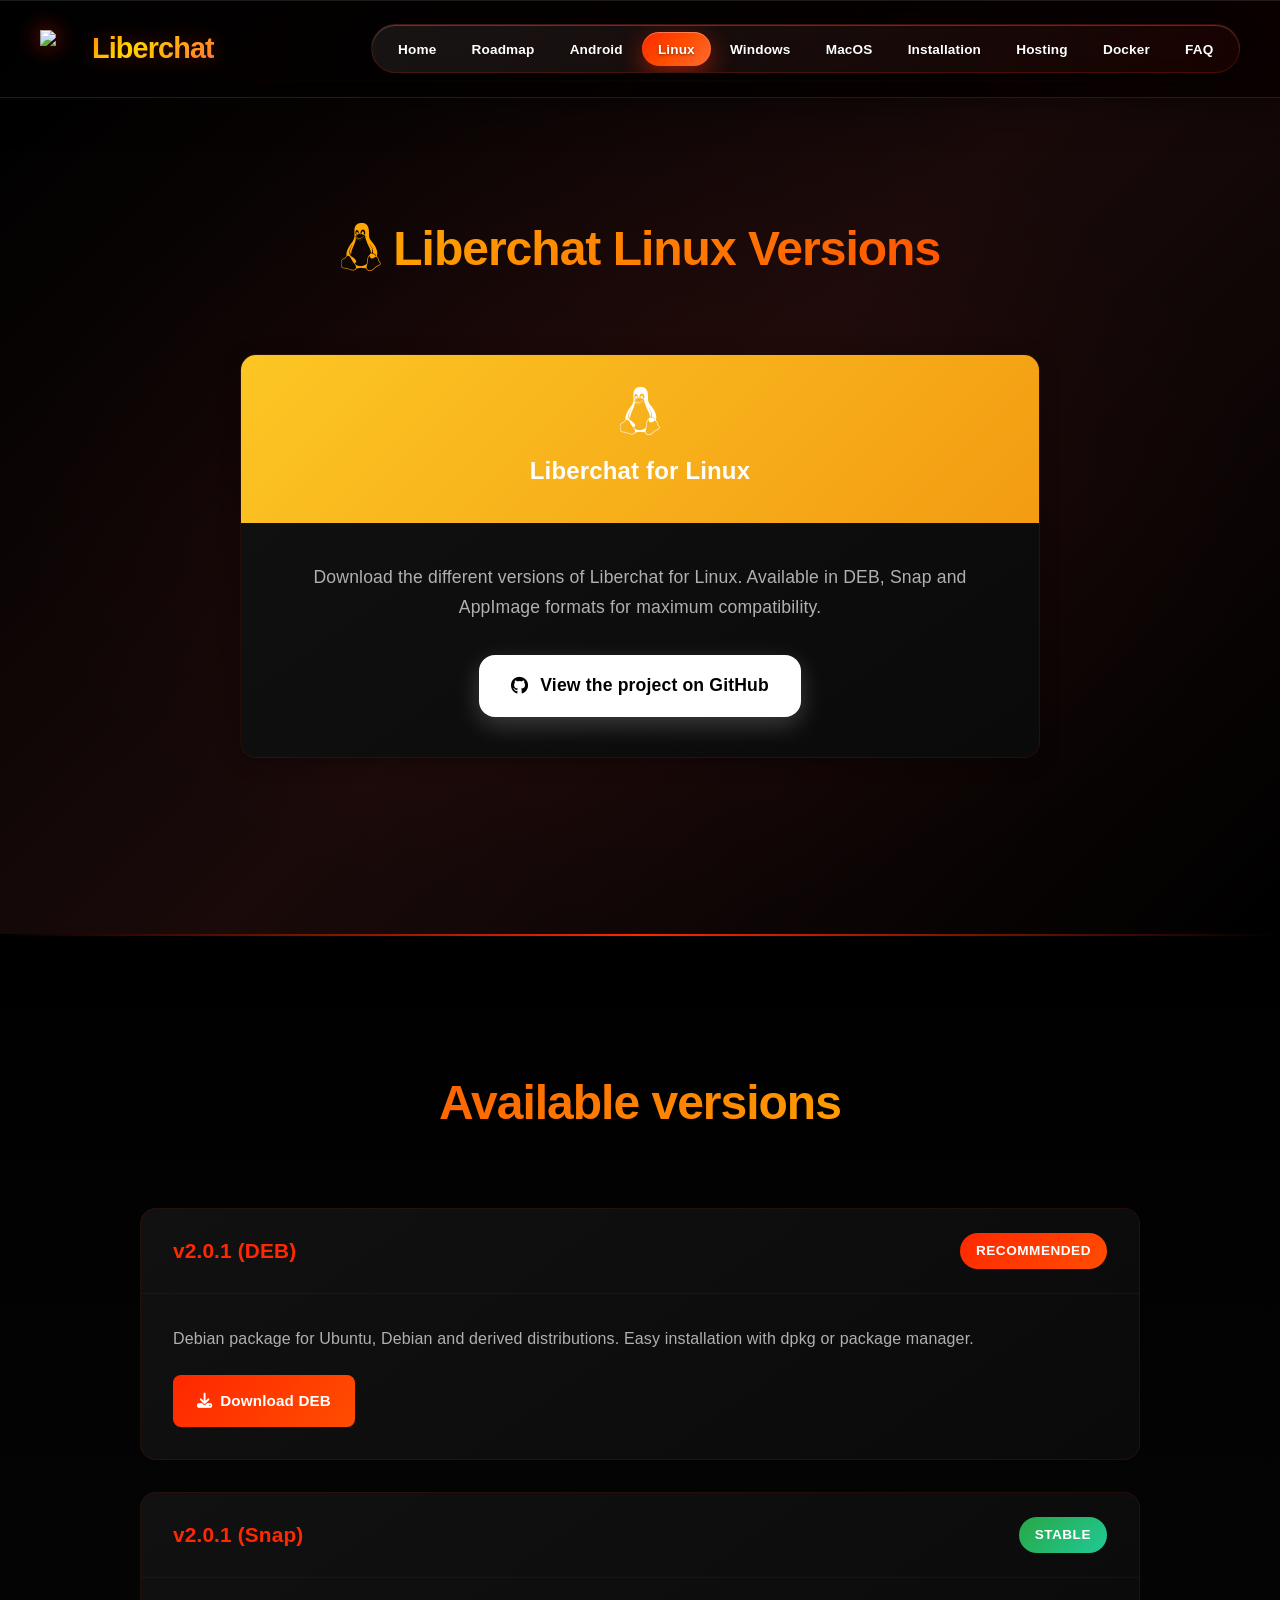
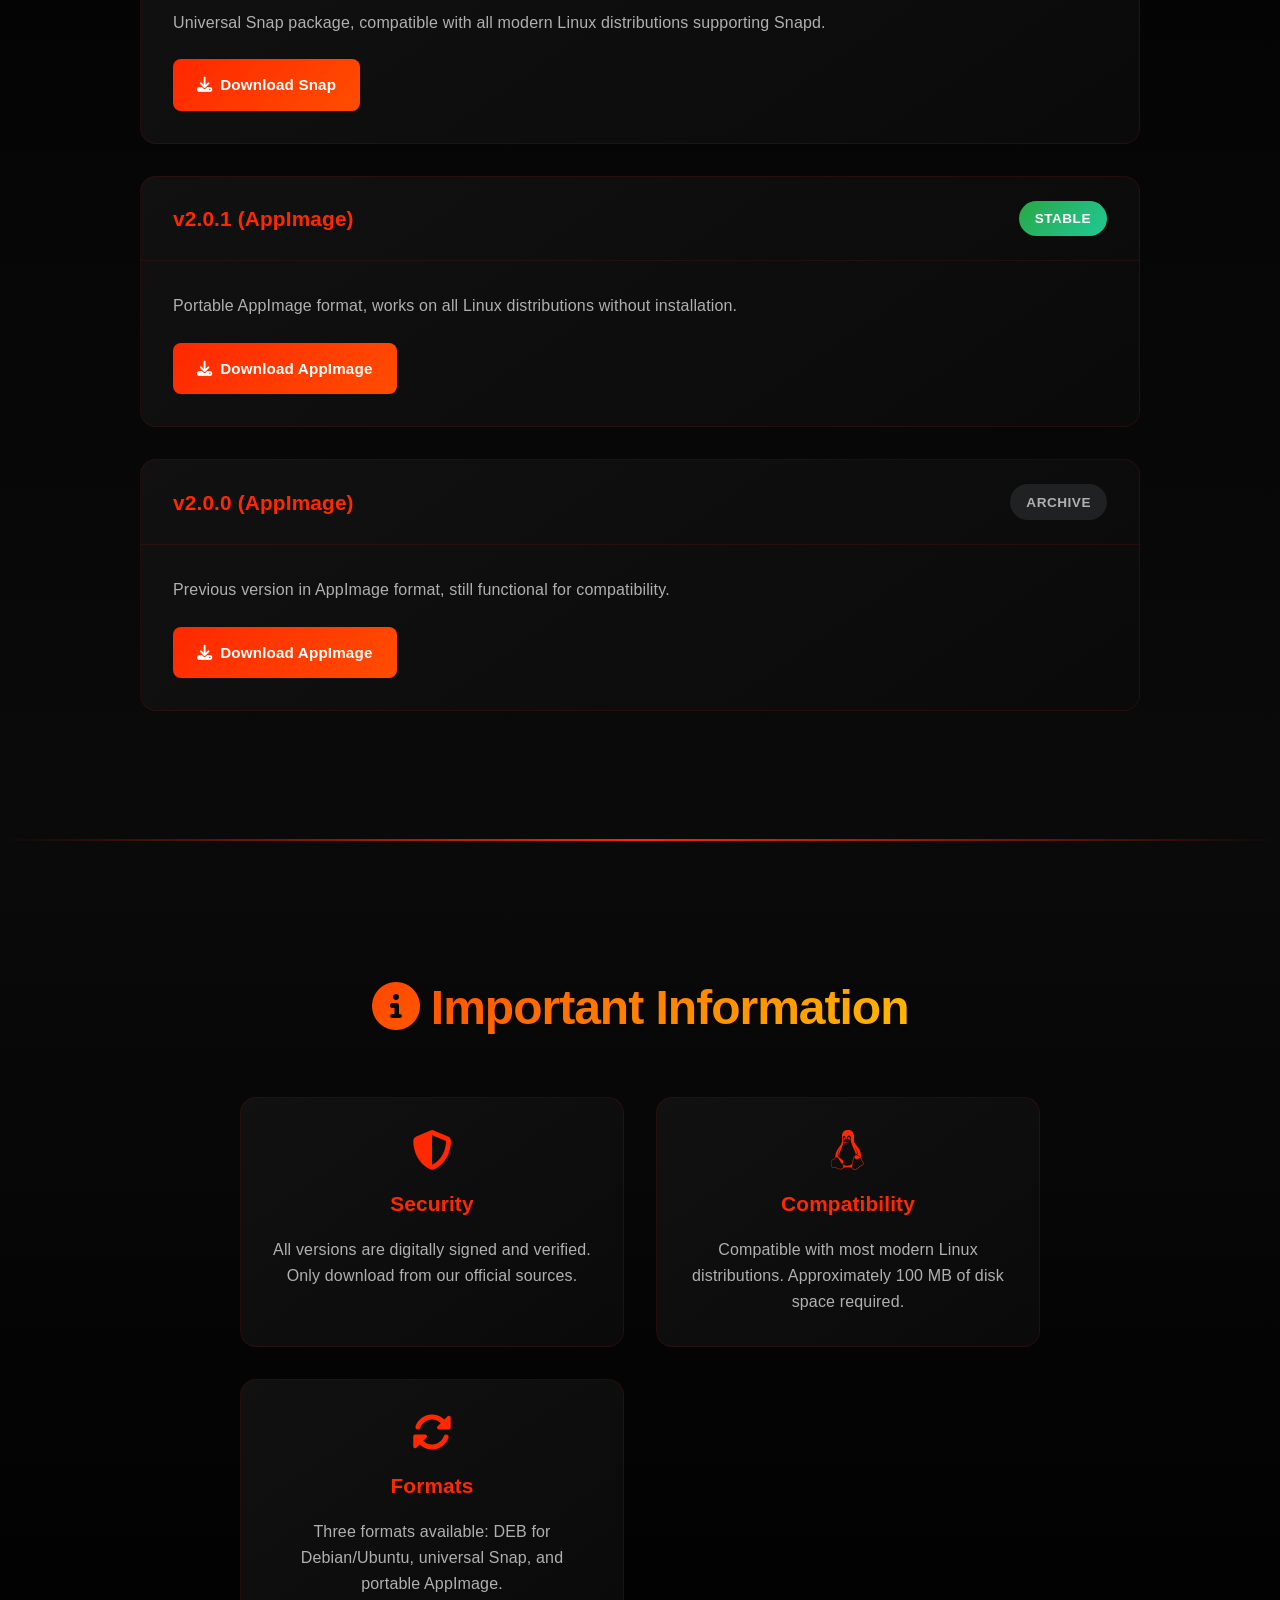
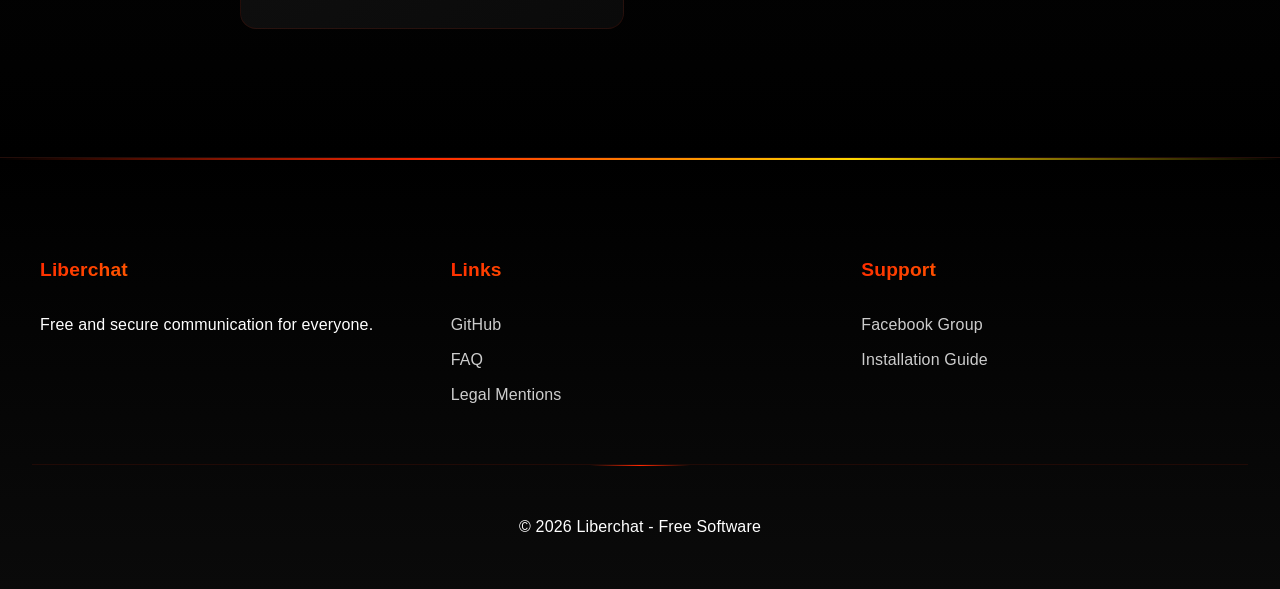
==== releases-linux.html @ cd747ea3 "chore: update fonts to Bunny CDN, add Docker config & Militant links" ====
<!DOCTYPE html>
<html lang="en">

<head>
    <meta charset="UTF-8">
    <meta name="viewport" content="width=device-width, initial-scale=1.0">
    <title>Linux Releases - Liberchat</title>
    <link rel="icon" type="image/png" href="assets/icon.png">
    <link rel="stylesheet" href="styles.css">
    <link rel="stylesheet" href="https://cdn.jsdelivr.net/npm/@fortawesome/fontawesome-free@6.4.0/css/all.min.css">
</head>

<body>
    <nav>
        <div class="nav-content">
            <div class="logo">
                <img src="assets/icon.png" alt="Liberchat Logo" class="logo-img">
                <span>Liberchat</span>
            </div>
            <button class="menu-toggle">
                <i class="fas fa-bars"></i>
            </button>
            <ul class="nav-links">
                <li><a href="./">Home</a></li>
                <li><a href="roadmap.html">Roadmap</a></li>
                <li><a href="releases.html">Android</a></li>
                <li><a href="releases-linux.html" class="active">Linux</a></li>
                <li><a href="releases-windows.html">Windows</a></li>
                <li><a href="releases-macos.html">MacOS</a></li>
                <li><a href="installation-apk.html">Installation</a></li>
                <li><a href="autohebergement.html">Hosting</a></li>
                <li><a href="docker.html">Docker</a></li>
                <li><a href="faq.html">FAQ</a></li>
            </ul>
        </div>
    </nav>

    <main style="padding-top: 80px;">
        <section class="download">
            <h2><i class="fab fa-linux"></i> Liberchat Linux Versions</h2>
            <div class="releases-container">
                <div class="linux-card">
                    <div class="card-header">
                        <i class="fab fa-linux"></i>
                        <h3>Liberchat for Linux</h3>
                    </div>
                    <div class="card-content">
                        <p>Download the different versions of Liberchat for Linux. Available in DEB, Snap and AppImage formats for maximum compatibility.</p>

                        <a href="https://github.com/Liberchat/Liberchat-Linux" class="doc-link" target="_blank">
                            <i class="fab fa-github"></i>
                            View the project on GitHub
                        </a>
                    </div>
                </div>
            </div>
        </section>

        <section class="features">
            <h2>Available versions</h2>
            <div class="releases-list">
                <div class="release-card">
                    <div class="release-header">
                        <h3>v2.0.1 (DEB)</h3>
                        <span class="version-badge latest">Recommended</span>
                    </div>
                    <div class="release-content">
                        <p>Debian package for Ubuntu, Debian and derived distributions. Easy installation with dpkg or package manager.</p>
                        <div class="release-actions">
                            <a href="https://github.com/Liberchat/Liberchat-Linux/releases/download/v2.0.1/Liberchat-2.0.1-linux.deb"
                                class="download-btn primary">
                                <i class="fas fa-download"></i>
                                Download DEB
                            </a>
                        </div>
                    </div>
                </div>

                <div class="release-card">
                    <div class="release-header">
                        <h3>v2.0.1 (Snap)</h3>
                        <span class="version-badge stable">Stable</span>
                    </div>
                    <div class="release-content">
                        <p>Universal Snap package, compatible with all modern Linux distributions supporting Snapd.</p>
                        <div class="release-actions">
                            <a href="https://github.com/Liberchat/Liberchat-Linux/releases/download/v2.0.1/Liberchat-2.0.1-linux.snap"
                                class="download-btn primary">
                                <i class="fas fa-download"></i>
                                Download Snap
                            </a>
                        </div>
                    </div>
                </div>

                <div class="release-card">
                    <div class="release-header">
                        <h3>v2.0.1 (AppImage)</h3>
                        <span class="version-badge stable">Stable</span>
                    </div>
                    <div class="release-content">
                        <p>Portable AppImage format, works on all Linux distributions without installation.</p>
                        <div class="release-actions">
                            <a href="https://github.com/Liberchat/Liberchat-Linux/releases/download/v2.0.1/Liberchat-2.0.1-linux.AppImage"
                                class="download-btn primary">
                                <i class="fas fa-download"></i>
                                Download AppImage
                            </a>
                        </div>
                    </div>
                </div>

                <div class="release-card">
                    <div class="release-header">
                        <h3>v2.0.0 (AppImage)</h3>
                        <span class="version-badge">Archive</span>
                    </div>
                    <div class="release-content">
                        <p>Previous version in AppImage format, still functional for compatibility.</p>
                        <div class="release-actions">
                            <a href="https://github.com/Liberchat/Liberchat-Linux/releases/download/V2.0.0/Liberchat-2.0.0-linux.AppImage"
                                class="download-btn primary">
                                <i class="fas fa-download"></i>
                                Download AppImage
                            </a>
                        </div>
                    </div>
                </div>
            </div>
        </section>

        <section class="about">
            <div class="about-content">
                <h2><i class="fas fa-info-circle"></i> Important Information</h2>
                <div class="info-grid">
                    <div class="info-card">
                        <i class="fas fa-shield-alt"></i>
                        <h3>Security</h3>
                        <p>All versions are digitally signed and verified. Only download from our official sources.</p>
                    </div>
                    <div class="info-card">
                        <i class="fab fa-linux"></i>
                        <h3>Compatibility</h3>
                        <p>Compatible with most modern Linux distributions. Approximately 100 MB of disk space required.</p>
                    </div>
                    <div class="info-card">
                        <i class="fas fa-sync-alt"></i>
                        <h3>Formats</h3>
                        <p>Three formats available: DEB for Debian/Ubuntu, universal Snap, and portable AppImage.</p>
                    </div>
                </div>
            </div>
        </section>
    </main>

    <footer>
        <div class="footer-content">
            <div class="footer-section">
                <h4>Liberchat</h4>
                <p>Free and secure communication for everyone.</p>
            </div>
            <div class="footer-section">
                <h4>Links</h4>
                <ul>
                    <li><a href="https://github.com/Liberchat">GitHub</a></li>
                    <li><a href="faq.html">FAQ</a></li>
                    <li><a href="privacy.html">Legal Mentions</a></li>
                </ul>
            </div>
            <div class="footer-section">
                <h4>Support</h4>
                <ul>
                    <li><a href="https://www.facebook.com/groups/1056100956078058">Facebook Group</a></li>
                    <li><a href="installation-apk.html">Installation Guide</a></li>
                </ul>
            </div>
        </div>
        <div class="footer-bottom">
            <p>&copy; <span class="current-year"></span> Liberchat - Free Software</p>
        </div>
    </footer>

    <style>
        .releases-container {
            max-width: 800px;
            margin: 0 auto;
        }

        .linux-card {
            background: var(--card-background);
            border: 1px solid var(--card-border);
            border-radius: var(--border-radius);
            overflow: hidden;
            box-shadow: var(--shadow-card);
            transition: var(--transition);
            margin-bottom: 3rem;
        }

        .linux-card:hover {
            transform: translateY(-5px);
            box-shadow: var(--shadow-primary);
        }

        .card-header {
            background: linear-gradient(135deg, #FCC624, #f39c12);
            color: white;
            padding: 2rem;
            text-align: center;
        }

        .card-header i {
            font-size: 3rem;
            margin-bottom: 1rem;
        }

        .card-header h3 {
            font-size: 1.5rem;
            margin: 0;
        }

        .card-content {
            padding: 2.5rem;
            text-align: center;
        }

        .card-content p {
            font-size: 1.1rem;
            margin-bottom: 2rem;
            color: var(--text-muted);
        }

        .doc-link {
            display: inline-flex;
            align-items: center;
            gap: 0.75rem;
            padding: 1rem 2rem;
            background: #ffffff;
            color: #000000;
            text-decoration: none;
            font-weight: 600;
            font-size: 1.1rem;
            border-radius: var(--border-radius);
            transition: var(--transition);
            box-shadow: 0 8px 25px rgba(255, 255, 255, 0.2);
        }

        .doc-link:hover {
            background: rgba(255, 255, 255, 0.9);
            transform: translateY(-2px);
            box-shadow: 0 12px 35px rgba(255, 255, 255, 0.3);
        }

        .releases-list {
            max-width: 1000px;
            margin: 0 auto;
            display: grid;
            gap: 2rem;
        }

        .release-card {
            background: var(--card-background);
            border: 1px solid var(--card-border);
            border-radius: var(--border-radius);
            overflow: hidden;
            transition: var(--transition);
        }

        .release-card:hover {
            transform: translateY(-3px);
            box-shadow: var(--shadow-card);
        }

        .release-header {
            display: flex;
            justify-content: space-between;
            align-items: center;
            padding: 1.5rem 2rem;
            border-bottom: 1px solid var(--card-border);
        }

        .release-header h3 {
            color: var(--primary-color);
            margin: 0;
            font-size: 1.3rem;
        }

        .version-badge {
            padding: 0.4rem 1rem;
            border-radius: 20px;
            font-size: 0.85rem;
            font-weight: 600;
            text-transform: uppercase;
            letter-spacing: 0.5px;
        }

        .version-badge.latest {
            background: linear-gradient(135deg, var(--primary-color), var(--hover-color));
            color: white;
        }

        .version-badge.stable {
            background: linear-gradient(135deg, #28a745, #20c997);
            color: white;
        }

        .version-badge {
            background: rgba(108, 117, 125, 0.2);
            color: var(--text-muted);
        }

        .release-content {
            padding: 2rem;
        }

        .release-content p {
            color: var(--text-muted);
            margin-bottom: 1.5rem;
            line-height: 1.6;
        }

        .release-actions {
            display: flex;
            gap: 1rem;
            flex-wrap: wrap;
        }

        .download-btn {
            display: inline-flex;
            align-items: center;
            gap: 0.5rem;
            padding: 0.8rem 1.5rem;
            border-radius: var(--border-radius-small);
            text-decoration: none;
            font-weight: 600;
            transition: var(--transition);
            font-size: 0.95rem;
        }

        .download-btn.primary {
            background: linear-gradient(135deg, var(--primary-color), var(--hover-color));
            color: white;
        }

        .download-btn:hover {
            transform: translateY(-2px);
            box-shadow: 0 8px 20px rgba(255, 40, 0, 0.3);
        }

        .info-grid {
            display: grid;
            grid-template-columns: repeat(auto-fit, minmax(300px, 1fr));
            gap: 2rem;
            margin-top: 2rem;
        }

        .info-card {
            background: var(--card-background);
            border: 1px solid var(--card-border);
            border-radius: var(--border-radius);
            padding: 2rem;
            text-align: center;
            transition: var(--transition);
        }

        .info-card:hover {
            transform: translateY(-3px);
            box-shadow: var(--shadow-card);
        }

        .info-card i {
            font-size: 2.5rem;
            color: var(--primary-color);
            margin-bottom: 1rem;
        }

        .info-card h3 {
            color: var(--primary-color);
            margin-bottom: 1rem;
            font-size: 1.3rem;
        }

        .info-card p {
            color: var(--text-muted);
            line-height: 1.6;
        }

        @media (max-width: 768px) {
            .releases-container {
                padding: 0 1rem;
            }

            .card-content {
                padding: 1.5rem;
            }

            .release-header {
                flex-direction: column;
                gap: 1rem;
                text-align: center;
            }

            .release-actions {
                flex-direction: column;
            }

            .download-btn {
                justify-content: center;
            }
        }
    </style>

    <script>
        document.addEventListener('DOMContentLoaded', () => {
            // Mise à jour de l'année
            const yearElements = document.querySelectorAll('.current-year');
            const currentYear = new Date().getFullYear();
            yearElements.forEach(el => {
                el.textContent = currentYear;
            });

            // Menu mobile
            const menuToggle = document.querySelector('.menu-toggle');
            const navLinks = document.querySelector('.nav-links');

            if (menuToggle && navLinks) {
                menuToggle.addEventListener('click', () => {
                    navLinks.classList.toggle('active');
                    menuToggle.classList.toggle('active');
                });
            }
        });
    </script>
</body>

</html>
---- styles.css ----
:root {
    --primary-color: #ff2800;
    --primary-light: #ff4d33;
    --primary-dark: #cc1f00;
    --secondary-color: #0a0a0a;
    --accent-color: #ffd700;
    --accent-light: #ffe033;
    --text-color: #ffffff;
    --text-muted: #b0b0b0;
    --background-color: #000000;
    --background-gradient: linear-gradient(135deg, #000000 0%, #1a0a0a 50%, #000000 100%);
    --card-background: linear-gradient(145deg, #111111, #0a0a0a);
    --card-border: rgba(255, 40, 0, 0.1);
    --hover-color: #ff4d00;
    --shadow-primary: 0 8px 32px rgba(255, 40, 0, 0.15);
    --shadow-card: 0 4px 20px rgba(0, 0, 0, 0.3);
    --border-radius: 16px;
    --border-radius-small: 8px;
    --transition: all 0.3s cubic-bezier(0.4, 0, 0.2, 1);
}

* {
    margin: 0;
    padding: 0;
    box-sizing: border-box;
    font-family: 'Inter', -apple-system, BlinkMacSystemFont, 'Segoe UI', Roboto, Oxygen, Ubuntu, Cantarell, sans-serif;
}

/* Animation du menu hamburger */
.menu-toggle {
    position: relative;
    transition: var(--transition);
}

.menu-toggle.active {
    transform: rotate(90deg);
}

.menu-toggle i {
    transition: var(--transition);
}

.menu-toggle.active i::before {
    content: '\f00d';
}

/* Animation de chargement */
body:not(.loaded) {
    /* overflow: hidden; - Supprimé pour permettre le scroll */
}

body:not(.loaded) .hero-content {
    opacity: 0;
    transform: translateY(50px);
}

body.loaded .hero-content {
    opacity: 1;
    transform: translateY(0);
    transition: opacity 1s ease, transform 1s ease;
}

/* Navbar avec transition fluide */
nav {
    transition: transform 0.3s ease, background-color 0.3s ease;
}

body {
    background: var(--background-gradient);
    color: var(--text-color);
    line-height: 1.7;
    padding-top: 0;
    font-weight: 400;
    letter-spacing: 0.01em;
    overflow-x: hidden;
}

/* Navigation */
nav {
    position: fixed;
    top: 0;
    left: 0;
    width: 100%;
    z-index: 1000;
    background:
        linear-gradient(135deg, rgba(0, 0, 0, 0.95) 0%, rgba(10, 0, 0, 0.9) 100%),
        radial-gradient(circle at 20% 50%, rgba(255, 40, 0, 0.1) 0%, transparent 50%);
    backdrop-filter: blur(30px) saturate(180%);
    border-bottom: 1px solid rgba(255, 40, 0, 0.3);
    transition: var(--transition);
    box-shadow:
        0 8px 40px rgba(0, 0, 0, 0.4),
        inset 0 1px 0 rgba(255, 255, 255, 0.1);
}

nav.scrolled {
    background:
        linear-gradient(135deg, rgba(0, 0, 0, 0.98) 0%, rgba(15, 0, 0, 0.95) 100%),
        radial-gradient(circle at 30% 50%, rgba(255, 40, 0, 0.15) 0%, transparent 60%);
    box-shadow:
        0 12px 60px rgba(255, 40, 0, 0.25),
        0 4px 20px rgba(0, 0, 0, 0.5),
        inset 0 1px 0 rgba(255, 255, 255, 0.15);
    border-bottom: 2px solid rgba(255, 40, 0, 0.6);
}

.nav-content {
    max-width: 1400px;
    margin: 0 auto;
    display: flex;
    justify-content: space-between;
    align-items: center;
    padding: 1.5rem 2.5rem;
    transition: var(--transition);
    gap: 4rem;
    position: relative;
}

.nav-content::before {
    content: '';
    position: absolute;
    top: 0;
    left: 0;
    width: 100%;
    height: 100%;
    background:
        radial-gradient(circle at 10% 20%, rgba(255, 40, 0, 0.05) 0%, transparent 50%),
        radial-gradient(circle at 90% 80%, rgba(255, 215, 0, 0.03) 0%, transparent 50%);
    pointer-events: none;
    opacity: 0;
    transition: opacity 0.5s ease;
}

nav:hover .nav-content::before {
    opacity: 1;
}

.nav-content::after {
    content: '';
    position: absolute;
    bottom: -1px;
    left: 50%;
    transform: translateX(-50%);
    width: 0;
    height: 2px;
    background: linear-gradient(90deg, transparent, var(--primary-color), var(--accent-color), transparent);
    transition: width 0.6s cubic-bezier(0.4, 0, 0.2, 1);
}

nav.scrolled .nav-content::after {
    width: 90%;
}

nav.scrolled .nav-content {
    padding: 0 1rem;
}

.logo {
    display: flex;
    align-items: center;
    gap: 1rem;
    font-size: 1.8rem;
    font-weight: 900;
    background: linear-gradient(135deg, var(--primary-color) 0%, var(--accent-color) 50%, #ff6b35 100%);
    -webkit-background-clip: text;
    background-clip: text;
    -webkit-text-fill-color: transparent;
    text-decoration: none;
    transition: var(--transition);
    letter-spacing: -0.03em;
    position: relative;
    filter: drop-shadow(0 0 10px rgba(255, 40, 0, 0.3));
}

.logo::before {
    content: '';
    position: absolute;
    top: -5px;
    left: -5px;
    right: -5px;
    bottom: -5px;
    background: linear-gradient(45deg, var(--primary-color), var(--accent-color));
    border-radius: 12px;
    opacity: 0;
    z-index: -1;
    transition: opacity 0.3s ease;
    filter: blur(8px);
}

.logo:hover::before {
    opacity: 0.2;
}

.logo::after {
    content: '';
    position: absolute;
    bottom: -3px;
    left: 0;
    width: 0;
    height: 3px;
    background: linear-gradient(90deg, var(--primary-color), var(--accent-color));
    border-radius: 2px;
    transition: width 0.4s cubic-bezier(0.4, 0, 0.2, 1);
}

.logo:hover::after {
    width: 100%;
}

.logo:hover {
    transform: scale(1.05);
}

.logo-img {
    width: 36px;
    height: 36px;
    filter: drop-shadow(0 0 12px rgba(255, 40, 0, 0.4));
    transition: var(--transition);
}

.logo:hover .logo-img {
    filter: drop-shadow(0 0 16px rgba(255, 40, 0, 0.6));
    transform: scale(1.05);
}

.nav-links {
    display: flex;
    gap: 0.2rem; /* Reduced from 0.3rem */
    margin: 0;
    padding: 0;
    list-style: none;
    background:
        linear-gradient(135deg, rgba(255, 255, 255, 0.08) 0%, rgba(255, 40, 0, 0.05) 100%);
    border-radius: 60px;
    padding: 0.6rem; /* Reduced from 0.8rem */
    backdrop-filter: blur(15px) saturate(150%);
    border: 1px solid rgba(255, 40, 0, 0.2);
    box-shadow:
        0 8px 32px rgba(0, 0, 0, 0.3),
        inset 0 1px 0 rgba(255, 255, 255, 0.2);
    position: relative;
    overflow: hidden;
}

.nav-links::before {
    content: '';
    position: absolute;
    top: 0;
    left: -100%;
    width: 100%;
    height: 100%;
    background: linear-gradient(90deg, transparent, rgba(255, 255, 255, 0.1), transparent);
    transition: left 2s ease;
}

.nav-links:hover::before {
    left: 100%;
}

.nav-links a {
    color: var(--text-color);
    text-decoration: none;
    transition: all 0.4s cubic-bezier(0.4, 0, 0.2, 1);
    padding: 0.6rem 1rem; /* Significantly reduced padding */
    border-radius: 30px;
    position: relative;
    font-weight: 600;
    font-size: 0.85rem; /* Reduced from 0.95rem */
    letter-spacing: 0.01em;
    background: transparent;
    overflow: hidden;
    text-shadow: 0 1px 2px rgba(0, 0, 0, 0.3);
}

.nav-links a::before {
    content: '';
    position: absolute;
    top: 0;
    left: 0;
    width: 100%;
    height: 100%;
    background: linear-gradient(135deg, rgba(255, 40, 0, 0.1) 0%, rgba(255, 215, 0, 0.05) 100%);
    opacity: 0;
    transition: opacity 0.3s ease;
    border-radius: 30px;
}

.nav-links a::after {
    content: '';
    position: absolute;
    top: 50%;
    left: 50%;
    width: 0;
    height: 0;
    background: radial-gradient(circle, rgba(255, 40, 0, 0.3) 0%, transparent 70%);
    transform: translate(-50%, -50%);
    transition: all 0.4s ease;
    border-radius: 50%;
}

.nav-links a:hover::before {
    opacity: 1;
}

.nav-links a:hover::after {
    width: 100px;
    height: 100px;
}

.nav-links a:hover {
    color: #ffffff;
    transform: translateY(-3px) scale(1.05);
    box-shadow:
        0 12px 30px rgba(255, 40, 0, 0.4),
        0 4px 15px rgba(0, 0, 0, 0.3);
    text-shadow: 0 2px 8px rgba(255, 40, 0, 0.5);
}

.nav-links a.active {
    color: #ffffff;
    background: linear-gradient(135deg, var(--primary-color) 0%, var(--hover-color) 50%, #ff6b35 100%);
    box-shadow:
        0 8px 25px rgba(255, 40, 0, 0.5),
        inset 0 1px 0 rgba(255, 255, 255, 0.3);
    text-shadow: 0 1px 3px rgba(0, 0, 0, 0.5);
    transform: translateY(-1px);
}

.nav-links a.active::after {
    display: none;
}

/* Reverting dropdown changes as per user request */


/* Menu burger pour mobile */
.menu-toggle {
    display: none;
    cursor: pointer;
    z-index: 1001;
}

/* CTA Buttons Alignement */
.cta-buttons {
    display: flex;
    gap: 1.5rem;
    justify-content: center;
    align-items: center;
    flex-wrap: wrap;
    margin: 2rem auto;
    max-width: 800px;
    padding: 0 1rem;
}

.cta-primary,
.cta-secondary {
    padding: 0.8rem 2rem;
    border-radius: 8px;
    text-decoration: none;
    font-weight: 600;
    font-size: 1.1rem;
    transition: all 0.3s ease;
    text-align: center;
    white-space: nowrap;
    box-shadow: 0 4px 15px rgba(0, 0, 0, 0.2);
}

.cta-primary {
    background: linear-gradient(135deg, var(--primary-color), var(--hover-color));
    color: var(--text-color);
    border: none;
    box-shadow: var(--shadow-primary);
}

.cta-primary::before {
    content: '';
    position: absolute;
    top: 0;
    left: -100%;
    width: 100%;
    height: 100%;
    background: linear-gradient(90deg, transparent, rgba(255, 255, 255, 0.2), transparent);
    transition: left 0.5s;
}

.cta-primary:hover::before {
    left: 100%;
}

.cta-primary:hover {
    transform: translateY(-3px) scale(1.02);
    box-shadow: 0 12px 40px rgba(255, 40, 0, 0.4);
}

.cta-secondary {
    background: rgba(255, 40, 0, 0.05);
    color: var(--text-color);
    border: 2px solid var(--primary-color);
    backdrop-filter: blur(10px);
}

.cta-secondary:hover {
    background: rgba(255, 40, 0, 0.15);
    transform: translateY(-3px) scale(1.02);
    box-shadow: 0 12px 30px rgba(255, 40, 0, 0.25);
    border-color: var(--primary-light);
}

/* Responsive Design */
@media (max-width: 768px) {
    nav {
        background: rgba(0, 0, 0, 0.95);
        backdrop-filter: blur(20px);
    }

    .nav-content {
        padding: 0.8rem 1rem;
        gap: 0;
        background: none;
        justify-content: space-between;
        align-items: center;
        flex-direction: row;
    }

    .nav-content::before,
    .nav-content::after {
        display: none;
    }

    .menu-toggle {
        display: block;
        background: var(--primary-color);
        border: none;
        color: white;
        padding: 0.6rem;
        border-radius: 6px;
        font-size: 1rem;
    }

    .logo {
        font-size: 1.2rem;
        filter: none;
    }

    .logo::before,
    .logo::after {
        display: none;
    }

    .nav-links {
        display: none;
        position: absolute;
        top: 100%;
        left: 0;
        right: 0;
        background: rgba(0, 0, 0, 0.95);
        backdrop-filter: blur(20px);
        padding: 0.8rem;
        border-top: 1px solid var(--primary-color);
        flex-direction: column;
        gap: 0.3rem;
        border-radius: 0;
        box-shadow: none;
    }

    .nav-links::before {
        display: none;
    }

    .nav-links.active {
        display: flex;
    }

    .nav-links li {
        width: 100%;
    }

    .nav-links a {
        padding: 0.8rem;
        background: rgba(255, 40, 0, 0.1);
        border: 1px solid var(--primary-color);
        border-radius: 6px;
        text-align: center;
        color: white;
        display: block;
        width: 100%;
        font-size: 0.9rem;
    }

    .nav-links a::before,
    .nav-links a::after {
        display: none;
    }

    .nav-links a:hover {
        background: var(--primary-color);
        transform: none;
        box-shadow: none;
    }

    .nav-links a.active {
        background: var(--primary-color);
        transform: none;
        box-shadow: none;
    }

    .cta-buttons {
        flex-direction: column;
        padding: 0 1rem;
    }

    .cta-primary,
    .cta-secondary,
    .cta-open-webapp {
        width: 100%;
        margin: 0.5rem 0;
        min-width: auto;
    }

    /* Styles mobile pour le hero */
    .hero {
        padding: 4rem 1rem;
        min-height: auto;
        text-align: center;
    }

    .hero-content {
        padding: 1rem;
    }

    .hero h1 {
        font-size: 2.5rem;
    }

    .hero .tagline {
        font-size: 1.2rem;
        margin-bottom: 2rem;
    }

    .cta-buttons {
        flex-direction: column;
        align-items: stretch;
        gap: 1rem;
    }

    /* Styles mobile pour les features */
    .features {
        padding: 3rem 1rem;
    }

    .features h2 {
        font-size: 2rem;
        margin-bottom: 2rem;
    }

    .feature-grid {
        grid-template-columns: 1fr;
    }

    .feature-card {
        margin-bottom: 1rem;
    }

    /* Styles mobile pour le téléchargement */
    .download {
        padding: 3rem 1rem;
    }

    .download h2 {
        font-size: 2rem;
        margin-bottom: 2rem;
    }

    .download-options {
        padding: 0 1rem;
        grid-template-columns: 1fr;
        gap: 1.5rem;
    }

    .download-card {
        margin-bottom: 1.5rem;
        padding: 1.5rem;
    }

    .download-buttons {
        flex-direction: column;
    }

    /* Styles mobile pour la section À propos */
    .about {
        padding: 3rem 1rem;
    }

    .about h2 {
        font-size: 2rem;
    }

    /* Styles mobile pour le footer */
    .footer-content {
        grid-template-columns: 1fr;
        text-align: center;
        gap: 2rem;
        padding: 2rem 1rem;
    }

    .footer-section {
        margin-bottom: 1.5rem;
        padding: 0 1rem;
    }

    .legal-links,
    .community-link {
        justify-content: center;
    }

    .footer-bottom {
        padding: 1rem;
        text-align: center;
    }
}

@media screen and (max-width: 1200px) {
    .roadmap-container {
        max-width: 98vw;
        padding: 1.2rem;
    }
}

@media screen and (max-width: 900px) {
    .roadmap-container {
        max-width: 100vw;
        padding: 0.7rem;
    }

    .timeline {
        padding-top: 1rem;
    }

    .timeline-item {
        width: 100%;
        padding: 0.7rem 0.5rem;
    }

    .content {
        padding: 1rem 0.7rem;
    }
}

@media screen and (max-width: 600px) {

    html,
    body {
        font-size: 14px;
        margin: 0;
        padding: 0;
        width: 100vw;
        overflow-x: hidden;
    }

    nav {
        position: relative;
        top: unset;
        left: unset;
        width: 100%;
        z-index: 1000;
        background: var(--background-color, #fff);
        box-shadow: 0 2px 8px rgba(0, 0, 0, 0.07);
    }

    body {
        padding-top: 0;
    }

    .nav-content {
        flex-direction: column;
        align-items: center;
        justify-content: center;
        padding: 0.5rem 0.2rem;
    }

    .logo {
        display: flex;
        flex-direction: column;
        align-items: center;
        justify-content: center;
        width: 100%;
        margin-bottom: 0.5rem;
    }

    .logo-img {
        width: 48px;
        height: 48px;
        margin: 0 auto 0.2rem auto;
        display: block;
    }

    .logo span {
        font-size: 1.1rem;
        font-weight: bold;
        text-align: center;
        display: block;
        margin: 0 auto;
    }

    .nav-links {
        flex-direction: column;
        width: 100%;
        gap: 0.2rem;
        align-items: flex-start;
        padding-left: 0;
    }

    .nav-links li {
        width: 100%;
        text-align: left;
    }

    .roadmap-container,
    .releases-container {
        max-width: 100vw;
        margin: 70px 0 0 0;
        padding: 0.5rem 0.1rem;
        box-sizing: border-box;
    }

    .roadmap-header h1,
    .releases-header h1 {
        font-size: 1.1rem;
        text-align: center;
    }

    .roadmap-header p,
    .releases-header p {
        font-size: 0.9rem;
        text-align: center;
    }

    .timeline,
    .releases-list {
        padding: 0;
        margin: 0;
    }

    .timeline-item,
    .releases-list li {
        padding: 0.3rem 0.1rem;
        margin: 0.2rem 0;
        width: 100%;
        box-sizing: border-box;
    }

    .content {
        padding: 0.5rem 0.2rem;
        font-size: 0.97em;
        margin: 0;
    }

    .btn-main,
    .back-link {
        font-size: 1em;
        padding: 0.5em 1em;
        width: 100%;
        box-sizing: border-box;
        text-align: center;
    }

    img,
    svg {
        max-width: 95vw;
        height: auto;
        display: block;
        margin: 0 auto;
    }

    section,
    .section {
        margin: 0.5em 0;
        padding: 0.2em 0.1em;
    }
}

/* Ajustements pour le contenu sous la navbar */
main {
    padding-top: 80px;
}

body {
    animation: fadeInUp 0.8s ease-out;
}

@keyframes fadeInUp {
    from {
        opacity: 0;
        transform: translateY(30px);
    }

    to {
        opacity: 1;
        transform: translateY(0);
    }
}

/* Smooth scrolling amélioré */
html {
    scroll-behavior: smooth;
}

/* Sélection de texte personnalisée */
::selection {
    background: rgba(255, 40, 0, 0.2);
    color: var(--text-color);
}

::-moz-selection {
    background: rgba(255, 40, 0, 0.2);
    color: var(--text-color);
}

/* Scrollbar personnalisée */
::-webkit-scrollbar {
    width: 8px;
}

::-webkit-scrollbar-track {
    background: var(--secondary-color);
}

::-webkit-scrollbar-thumb {
    background: linear-gradient(180deg, var(--primary-color), var(--hover-color));
    border-radius: 4px;
}

::-webkit-scrollbar-thumb:hover {
    background: linear-gradient(180deg, var(--hover-color), var(--primary-color));
}

@media (max-width: 768px) {
    main {
        padding-top: 50px;
    }

    .hero {
        min-height: auto;
        padding: 3rem 1rem;
    }

    .hero h1 {
        font-size: 2.5rem;
    }

    .tagline {
        font-size: 1.1rem;
        margin-bottom: 1.5rem;
    }

    .cta-buttons {
        flex-direction: column;
        gap: 0.8rem;
    }

    .download-section {
        padding: 2rem 1rem;
    }

    .download-cards {
        grid-template-columns: 1fr;
        gap: 1rem;
        padding: 0;
    }

    .download-card {
        padding: 1rem;
    }
}

/* Hero Section */
.hero {
    min-height: 100vh;
    display: flex;
    align-items: center;
    justify-content: center;
    padding: 8rem 2rem 4rem;
    background:
        radial-gradient(circle at 20% 80%, rgba(255, 40, 0, 0.1) 0%, transparent 50%),
        radial-gradient(circle at 80% 20%, rgba(255, 215, 0, 0.08) 0%, transparent 50%),
        var(--background-gradient);
    position: relative;
    overflow: hidden;
    text-align: center;
}

.hero::before {
    content: '';
    position: absolute;
    top: 0;
    left: 0;
    width: 100%;
    height: 100%;
    background:
        radial-gradient(circle at 25% 25%, rgba(255, 40, 0, 0.05) 0%, transparent 50%),
        radial-gradient(circle at 75% 75%, rgba(255, 215, 0, 0.03) 0%, transparent 50%);
    pointer-events: none;
    animation: float 6s ease-in-out infinite;
}

@keyframes float {

    0%,
    100% {
        transform: translateY(0px) rotate(0deg);
    }

    50% {
        transform: translateY(-10px) rotate(1deg);
    }
}

.hero-content {
    max-width: 800px;
    z-index: 1;
    margin: 0 auto;
}

.hero h1 {
    font-size: 5.5rem;
    margin-bottom: 1.5rem;
    background: linear-gradient(135deg, var(--primary-color) 0%, var(--accent-color) 50%, var(--primary-light) 100%);
    -webkit-background-clip: text;
    background-clip: text;
    -webkit-text-fill-color: transparent;
    letter-spacing: -3px;
    font-weight: 800;
    text-shadow: 0 0 40px rgba(255, 40, 0, 0.3);
    animation: glow 3s ease-in-out infinite alternate;
}

@keyframes glow {
    from {
        filter: drop-shadow(0 0 20px rgba(255, 40, 0, 0.3));
    }

    to {
        filter: drop-shadow(0 0 30px rgba(255, 40, 0, 0.5));
    }
}

.tagline {
    font-size: 2rem;
    margin-bottom: 3rem;
    opacity: 0.95;
    color: var(--text-muted);
    font-weight: 300;
    letter-spacing: 0.5px;
    max-width: 600px;
    margin-left: auto;
    margin-right: auto;
}

.cta-buttons {
    display: flex;
    gap: 1rem;
    justify-content: center;
    align-items: stretch;
    flex-wrap: wrap;
    margin: 2rem auto;
    max-width: 800px;
}

.cta-primary,
.cta-secondary,
.cta-open-webapp {
    padding: 1.2rem 2.5rem;
    border-radius: var(--border-radius);
    text-decoration: none;
    font-weight: 600;
    font-size: 1.1rem;
    transition: var(--transition);
    text-align: center;
    flex: 1;
    min-width: 220px;
    display: flex;
    align-items: center;
    justify-content: center;
    margin: 0.5rem;
    letter-spacing: 0.5px;
    position: relative;
    overflow: hidden;
}

.cta-open-webapp {
    background: #ffffff;
    color: #000000;
    border: 2px solid #ffffff;
    box-shadow: 0 8px 32px rgba(255, 255, 255, 0.2);
    font-weight: 700;
}

.cta-open-webapp:hover {
    background: rgba(255, 255, 255, 0.9);
    transform: translateY(-3px) scale(1.02);
    box-shadow: 0 12px 40px rgba(255, 255, 255, 0.3);
}

/* Section Nouveautés */
.news-section {
    padding: 4rem 2rem;
    background: linear-gradient(135deg, rgba(255, 40, 0, 0.05), rgba(255, 40, 0, 0.02));
    border-top: 2px solid rgba(255, 40, 0, 0.1);
    border-bottom: 2px solid rgba(255, 40, 0, 0.1);
}

.news-banner {
    max-width: 1200px;
    margin: 0 auto;
}

.news-header {
    text-align: center;
    margin-bottom: 3rem;
    display: flex;
    align-items: center;
    justify-content: center;
    gap: 1rem;
    position: sticky;
    top: 80px;
    z-index: 100;
    background: rgba(18, 18, 18, 0.95);
    backdrop-filter: blur(10px);
    padding: 1rem 2rem;
    border-radius: 15px;
    border: 2px solid rgba(255, 40, 0, 0.3);
    box-shadow: 0 8px 32px rgba(0, 0, 0, 0.3);
}

.news-header i {
    font-size: 2rem;
    color: var(--primary-color);
    animation: pulse 2s infinite;
}

.news-header h2 {
    font-size: 2.5rem;
    background: linear-gradient(135deg, var(--primary-color), var(--accent-color));
    -webkit-background-clip: text;
    -webkit-text-fill-color: transparent;
    background-clip: text;
    margin: 0;
}

.news-grid {
    display: grid;
    grid-template-columns: repeat(auto-fit, minmax(280px, 1fr));
    gap: 2rem;
    margin-bottom: 3rem;
}

.news-item {
    background: var(--card-background);
    border: 2px solid rgba(255, 40, 0, 0.2);
    border-radius: var(--border-radius);
    padding: 2rem;
    transition: all 0.3s ease;
    position: relative;
    overflow: hidden;
}

.news-item::before {
    content: '';
    position: absolute;
    top: 0;
    left: 0;
    right: 0;
    height: 4px;
    background: linear-gradient(90deg, var(--primary-color), var(--accent-color));
}

.news-item:hover {
    transform: translateY(-5px);
    box-shadow: 0 15px 40px rgba(255, 40, 0, 0.2);
    border-color: var(--primary-color);
}

.news-icon {
    font-size: 3rem;
    text-align: center;
    margin-bottom: 1rem;
    filter: drop-shadow(0 0 10px rgba(255, 40, 0, 0.3));
}

.news-item h3 {
    color: var(--primary-color);
    font-size: 1.3rem;
    margin-bottom: 1.5rem;
    text-align: center;
    font-weight: 600;
}

.news-item ul {
    list-style: none;
    padding: 0;
    margin: 0;
}

.news-item li {
    padding: 0.5rem 0;
    color: var(--text-color);
    line-height: 1.5;
    border-bottom: 1px solid rgba(255, 40, 0, 0.1);
    transition: all 0.3s ease;
}

.news-item li:last-child {
    border-bottom: none;
}

.news-item li:hover {
    color: var(--primary-color);
    padding-left: 1rem;
}

.news-cta {
    text-align: center;
    margin-top: 3rem;
}

.news-download-btn {
    display: inline-flex;
    align-items: center;
    gap: 0.8rem;
    background: linear-gradient(135deg, var(--primary-color), var(--hover-color));
    color: white;
    text-decoration: none;
    padding: 1.2rem 2.5rem;
    border-radius: 50px;
    font-weight: 600;
    font-size: 1.1rem;
    transition: all 0.3s ease;
    box-shadow: 0 8px 25px rgba(255, 40, 0, 0.3);
    position: relative;
    overflow: hidden;
}

.news-download-btn::before {
    content: '';
    position: absolute;
    top: 0;
    left: -100%;
    width: 100%;
    height: 100%;
    background: linear-gradient(90deg, transparent, rgba(255, 255, 255, 0.2), transparent);
    transition: left 0.5s;
}

.news-download-btn:hover::before {
    left: 100%;
}

.news-download-btn:hover {
    transform: translateY(-3px);
    box-shadow: 0 15px 35px rgba(255, 40, 0, 0.4);
}

@keyframes pulse {
    0%, 100% { transform: scale(1); }
    50% { transform: scale(1.1); }
}

@media (max-width: 768px) {
    .news-section {
        padding: 2rem 1rem;
    }
    
    .news-header h2 {
        font-size: 1.8rem;
    }
    
    .news-header {
        flex-direction: column;
        gap: 0.5rem;
        top: 60px;
        padding: 0.8rem 1rem;
        margin: 0 1rem 2rem 1rem;
    }
    
    .news-grid {
        grid-template-columns: 1fr;
        gap: 1.5rem;
    }
    
    .news-item {
        padding: 1.5rem;
    }
    
    .news-download-btn {
        padding: 1rem 2rem;
        font-size: 1rem;
    }
}

/* Features Section */
.features {
    padding: 8rem 2rem;
    background:
        linear-gradient(180deg, var(--background-color) 0%, var(--secondary-color) 100%);
    position: relative;
}

.features::before {
    content: '';
    position: absolute;
    top: 0;
    left: 0;
    width: 100%;
    height: 2px;
    background: linear-gradient(90deg, transparent, var(--primary-color), transparent);
}

.features h2 {
    text-align: center;
    font-size: 3rem;
    margin-bottom: 4rem;
    background: linear-gradient(135deg, var(--primary-color), var(--accent-color));
    -webkit-background-clip: text;
    background-clip: text;
    -webkit-text-fill-color: transparent;
    font-weight: 700;
    letter-spacing: -1px;
}

.feature-grid {
    display: grid;
    grid-template-columns: repeat(auto-fit, minmax(250px, 1fr));
    gap: 2rem;
    max-width: 1200px;
    margin: 0 auto;
}

.feature-card {
    background: var(--card-background);
    border: 1px solid var(--card-border);
    padding: 2.5rem;
    border-radius: var(--border-radius);
    text-align: center;
    transition: var(--transition);
    position: relative;
    overflow: hidden;
    backdrop-filter: blur(10px);
}

.feature-card::before {
    content: '';
    position: absolute;
    top: 0;
    left: 0;
    width: 100%;
    height: 1px;
    background: linear-gradient(90deg, transparent, var(--primary-color), transparent);
    opacity: 0;
    transition: var(--transition);
}

.feature-card:hover {
    transform: translateY(-8px) scale(1.02);
    box-shadow: var(--shadow-primary);
    border-color: var(--primary-color);
}

.feature-card:hover::before {
    opacity: 1;
}

.feature-card i {
    font-size: 3rem;
    background: linear-gradient(135deg, var(--primary-color), var(--accent-color));
    -webkit-background-clip: text;
    background-clip: text;
    -webkit-text-fill-color: transparent;
    margin-bottom: 1.5rem;
    transition: var(--transition);
}

.feature-card:hover i {
    transform: scale(1.1);
    filter: drop-shadow(0 0 10px rgba(255, 40, 0, 0.5));
}

/* Download Section */
.download {
    padding: 8rem 2rem;
    background:
        radial-gradient(ellipse at center, rgba(255, 40, 0, 0.05) 0%, transparent 70%),
        var(--background-gradient);
    position: relative;
}

.download::before {
    content: '';
    position: absolute;
    top: 0;
    left: 0;
    width: 100%;
    height: 2px;
    background: linear-gradient(90deg, transparent, var(--accent-color), transparent);
}

.download h2 {
    text-align: center;
    font-size: 3rem;
    margin-bottom: 4rem;
    background: linear-gradient(135deg, var(--accent-color), var(--primary-color));
    -webkit-background-clip: text;
    background-clip: text;
    -webkit-text-fill-color: transparent;
    font-weight: 700;
    letter-spacing: -1px;
}

.download-options {
    display: grid;
    grid-template-columns: repeat(auto-fit, minmax(300px, 1fr));
    gap: 2rem;
    max-width: 1200px;
    margin: 0 auto;
}

.download-card {
    background: var(--card-background);
    border: 1px solid var(--card-border);
    padding: 2.5rem;
    border-radius: var(--border-radius);
    text-align: center;
    transition: var(--transition);
    position: relative;
    overflow: hidden;
    backdrop-filter: blur(10px);
}

.download-card::after {
    content: '';
    position: absolute;
    top: 0;
    left: 0;
    width: 100%;
    height: 100%;
    background: linear-gradient(135deg, rgba(255, 40, 0, 0.05), transparent);
    opacity: 0;
    transition: var(--transition);
    pointer-events: none;
}

.download-card:hover {
    transform: translateY(-10px) scale(1.03);
    box-shadow: var(--shadow-primary);
    border-color: var(--primary-color);
}

.download-card:hover::after {
    opacity: 1;
}

.download-card i {
    font-size: 3rem;
    margin-bottom: 1rem;
}

.download-card.windows i {
    color: #00a4ef;
}

.download-card.linux i {
    color: #f7b93e;
}

.download-card.macos i {
    color: #a2aaad;
}

.download-card.android i {
    color: #3DDC84;
}

.download-card.android .download-buttons {
    display: flex;
    flex-direction: column;
    gap: 0.8rem;
}

.download-button {
    display: inline-flex;
    align-items: center;
    justify-content: center;
    gap: 0.75rem;
    margin-top: 1rem;
    padding: 1rem 2rem;
    background: linear-gradient(135deg, var(--primary-color), var(--hover-color));
    color: var(--text-color);
    text-decoration: none;
    border-radius: var(--border-radius);
    transition: var(--transition);
    width: 100%;
    font-weight: 600;
    font-size: 1.05rem;
    letter-spacing: 0.5px;
    position: relative;
    overflow: hidden;
}

.download-button::before {
    content: '';
    position: absolute;
    top: 0;
    left: -100%;
    width: 100%;
    height: 100%;
    background: linear-gradient(90deg, transparent, rgba(255, 255, 255, 0.2), transparent);
    transition: left 0.5s;
}

.download-button:hover::before {
    left: 100%;
}

.download-button:hover {
    transform: translateY(-3px) scale(1.02);
    box-shadow: 0 12px 30px rgba(255, 40, 0, 0.4);
}

.download-button.playstore {
    background: #3DDC84;
}

.download-button.playstore:hover {
    background: #32b76e;
}

.download-button.apk {
    background: var(--primary-color);
    font-weight: bold;
}

.download-button.qr {
    background: var(--secondary-color);
    border: 1px solid var(--primary-color);
}

.download-button.qr:hover {
    background: var(--secondary-color);
    border-color: var(--hover-color);
}

.coming-soon-label {
    display: inline-block;
    margin-top: 1rem;
    padding: 0.8rem 1.5rem;
    background: var(--secondary-color);
    color: var(--text-color);
    border-radius: 5px;
    opacity: 0.7;
}

/* About Section */
.about {
    padding: 8rem 2rem;
    background:
        linear-gradient(180deg, var(--secondary-color) 0%, var(--background-color) 100%);
    position: relative;
}

.about::before {
    content: '';
    position: absolute;
    top: 0;
    left: 0;
    width: 100%;
    height: 2px;
    background: linear-gradient(90deg, transparent, var(--primary-color), transparent);
}

.about-content {
    max-width: 800px;
    margin: 0 auto;
}

.about h2 {
    font-size: 3rem;
    margin-bottom: 3rem;
    background: linear-gradient(135deg, var(--primary-color), var(--accent-color));
    -webkit-background-clip: text;
    background-clip: text;
    -webkit-text-fill-color: transparent;
    font-weight: 700;
    letter-spacing: -1px;
    text-align: center;
}

.manifesto {
    margin-top: 4rem;
    padding: 3rem;
    background: var(--card-background);
    border: 1px solid var(--card-border);
    border-radius: var(--border-radius);
    position: relative;
    backdrop-filter: blur(10px);
    box-shadow: var(--shadow-card);
}

.manifesto::before {
    content: '';
    position: absolute;
    top: 0;
    left: 0;
    width: 100%;
    height: 1px;
    background: linear-gradient(90deg, transparent, var(--primary-color), transparent);
}

.manifesto h3 {
    background: linear-gradient(135deg, var(--primary-color), var(--accent-color));
    -webkit-background-clip: text;
    background-clip: text;
    -webkit-text-fill-color: transparent;
    margin-bottom: 2rem;
    font-size: 1.5rem;
    font-weight: 600;
}

.manifesto ul {
    list-style: none;
}

.manifesto li {
    margin-bottom: 0.5rem;
    padding-left: 1.5rem;
    position: relative;
}

.manifesto li::before {
    content: '✦';
    position: absolute;
    left: 0;
    color: var(--primary-color);
    font-size: 1.2rem;
    animation: pulse 2s infinite;
}

@keyframes pulse {

    0%,
    100% {
        opacity: 1;
        transform: scale(1);
    }

    50% {
        opacity: 0.7;
        transform: scale(1.1);
    }
}

/* Footer */
footer {
    background:
        linear-gradient(180deg, var(--background-color) 0%, var(--secondary-color) 100%);
    padding: 6rem 2rem 3rem;
    position: relative;
    border-top: 1px solid var(--card-border);
}

footer::before {
    content: '';
    position: absolute;
    top: 0;
    left: 0;
    width: 100%;
    height: 2px;
    background: linear-gradient(90deg, transparent, var(--primary-color), var(--accent-color), transparent);
}

.footer-content {
    max-width: 1200px;
    margin: 0 auto;
    display: grid;
    grid-template-columns: repeat(auto-fit, minmax(200px, 1fr));
    gap: 2rem;
}

.footer-section h4 {
    background: linear-gradient(135deg, var(--primary-color), var(--accent-color));
    -webkit-background-clip: text;
    background-clip: text;
    -webkit-text-fill-color: transparent;
    margin-bottom: 1.5rem;
    font-size: 1.2rem;
    font-weight: 600;
}

.footer-section ul {
    list-style: none;
}

.footer-section a {
    color: var(--text-color);
    text-decoration: none;
    transition: color 0.3s ease;
}

.footer-section a:hover {
    color: var(--primary-color);
}

.legal-links {
    margin-top: 1rem;
    display: flex;
    flex-direction: column;
    gap: 0.5rem;
}

.legal-link {
    display: inline-flex;
    align-items: center;
    gap: 0.5rem;
    color: var(--text-color);
    text-decoration: none;
    transition: color 0.3s ease;
    font-size: 0.9rem;
}

.legal-link i {
    color: var(--primary-color);
}

.legal-link:hover {
    color: var(--primary-color);
}

.privacy-link {
    color: var(--primary-color);
    text-decoration: none;
    margin-left: 0.5rem;
    transition: color 0.3s ease;
}

.privacy-link:hover {
    color: var(--hover-color);
    text-decoration: underline;
}

.footer-bottom {
    margin-top: 3rem;
    padding-top: 3rem;
    text-align: center;
    border-top: 1px solid var(--card-border);
    position: relative;
}

.footer-bottom::before {
    content: '';
    position: absolute;
    top: 0;
    left: 50%;
    transform: translateX(-50%);
    width: 100px;
    height: 1px;
    background: linear-gradient(90deg, transparent, var(--primary-color), transparent);
}

.gdpr-notice {
    margin-top: 1rem;
    font-size: 0.9rem;
    opacity: 0.8;
}

.gdpr-notice a {
    color: var(--primary-color);
    text-decoration: none;
}

.gdpr-notice a:hover {
    text-decoration: underline;
}

/* Protection des données section */
.footer-section ul li {
    margin-bottom: 0.5rem;
    display: flex;
    align-items: center;
    gap: 0.5rem;
    opacity: 0.8;
}

/* Animations */
@keyframes fadeIn {
    from {
        opacity: 0;
        transform: translateY(20px);
    }

    to {
        opacity: 1;
        transform: translateY(0);
    }
}

.feature-card,
.download-card,
.about-content {
    animation: fadeIn 1s ease-out forwards;
}

/* Scroll Behavior */
html {
    scroll-behavior: smooth;
}

@media screen and (max-width: 1100px) {
    .download-options {
        flex-wrap: wrap;
        gap: 1.5rem;
    }

    .download-card {
        min-width: 260px;
        max-width: 100%;
        flex: 1 1 320px;
    }
}

@media screen and (max-width: 800px) {
    .download-options {
        flex-direction: column;
        align-items: stretch;
        gap: 1.2rem;
    }

    .download-card {
        width: 100%;
        min-width: 0;
        max-width: 100vw;
        box-sizing: border-box;
    }
}

@media screen and (max-width: 600px) {
    .download-options {
        flex-direction: column;
        align-items: stretch;
        gap: 1rem;
        padding: 0 0.2em;
    }

    .download-card {
        width: 100%;
        min-width: 0;
        max-width: 100vw;
        box-sizing: border-box;
        padding: 1em 0.3em;
    }

    .download-card h3 {
        font-size: 1.1em;
    }

    .download-card p {
        font-size: 0.98em;
    }

    .download-buttons {
        flex-direction: column;
        gap: 0.5em;
    }
}

/* Style pour le lien d'annonce vidéo */
.video-announcement {
    background: linear-gradient(135deg, #ff2800 0%, #cc1f00 100%) !important;
    color: white !important;
    border-radius: 20px !important;
    padding: 8px 15px !important;
    font-weight: 600 !important;
    position: relative !important;
    overflow: hidden !important;
    animation: glow 2s ease-in-out infinite alternate !important;
}

.video-announcement::before {
    content: '';
    position: absolute;
    top: 0;
    left: -100%;
    width: 100%;
    height: 100%;
    background: linear-gradient(90deg, transparent, rgba(255, 215, 0, 0.3), transparent);
    transition: left 0.5s;
}

.video-announcement:hover::before {
    left: 100%;
}

@keyframes glow {
    from {
        box-shadow: 0 0 5px rgba(255, 40, 0, 0.5);
    }

    to {
        box-shadow: 0 0 20px rgba(255, 40, 0, 0.8), 0 0 30px rgba(255, 215, 0, 0.6);
    }
}

.video-announcement i {
    margin-right: 5px;
}
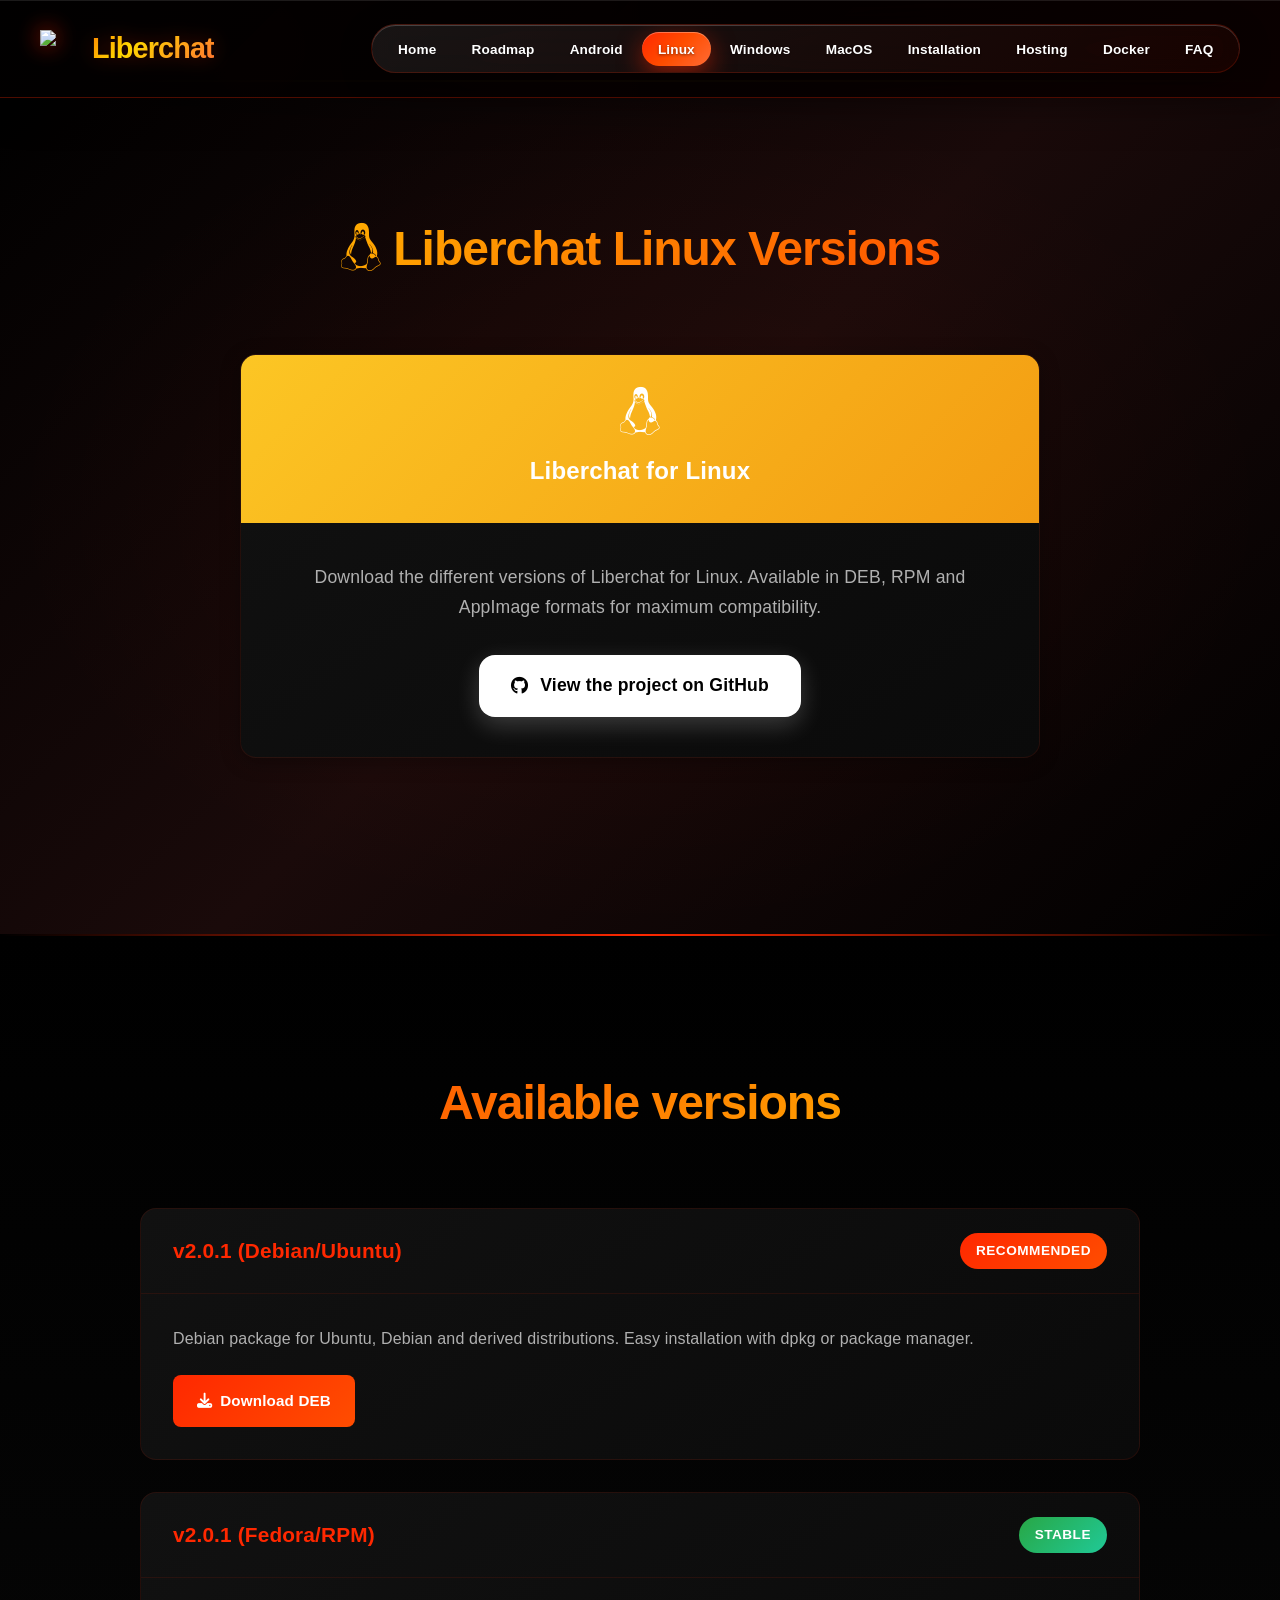
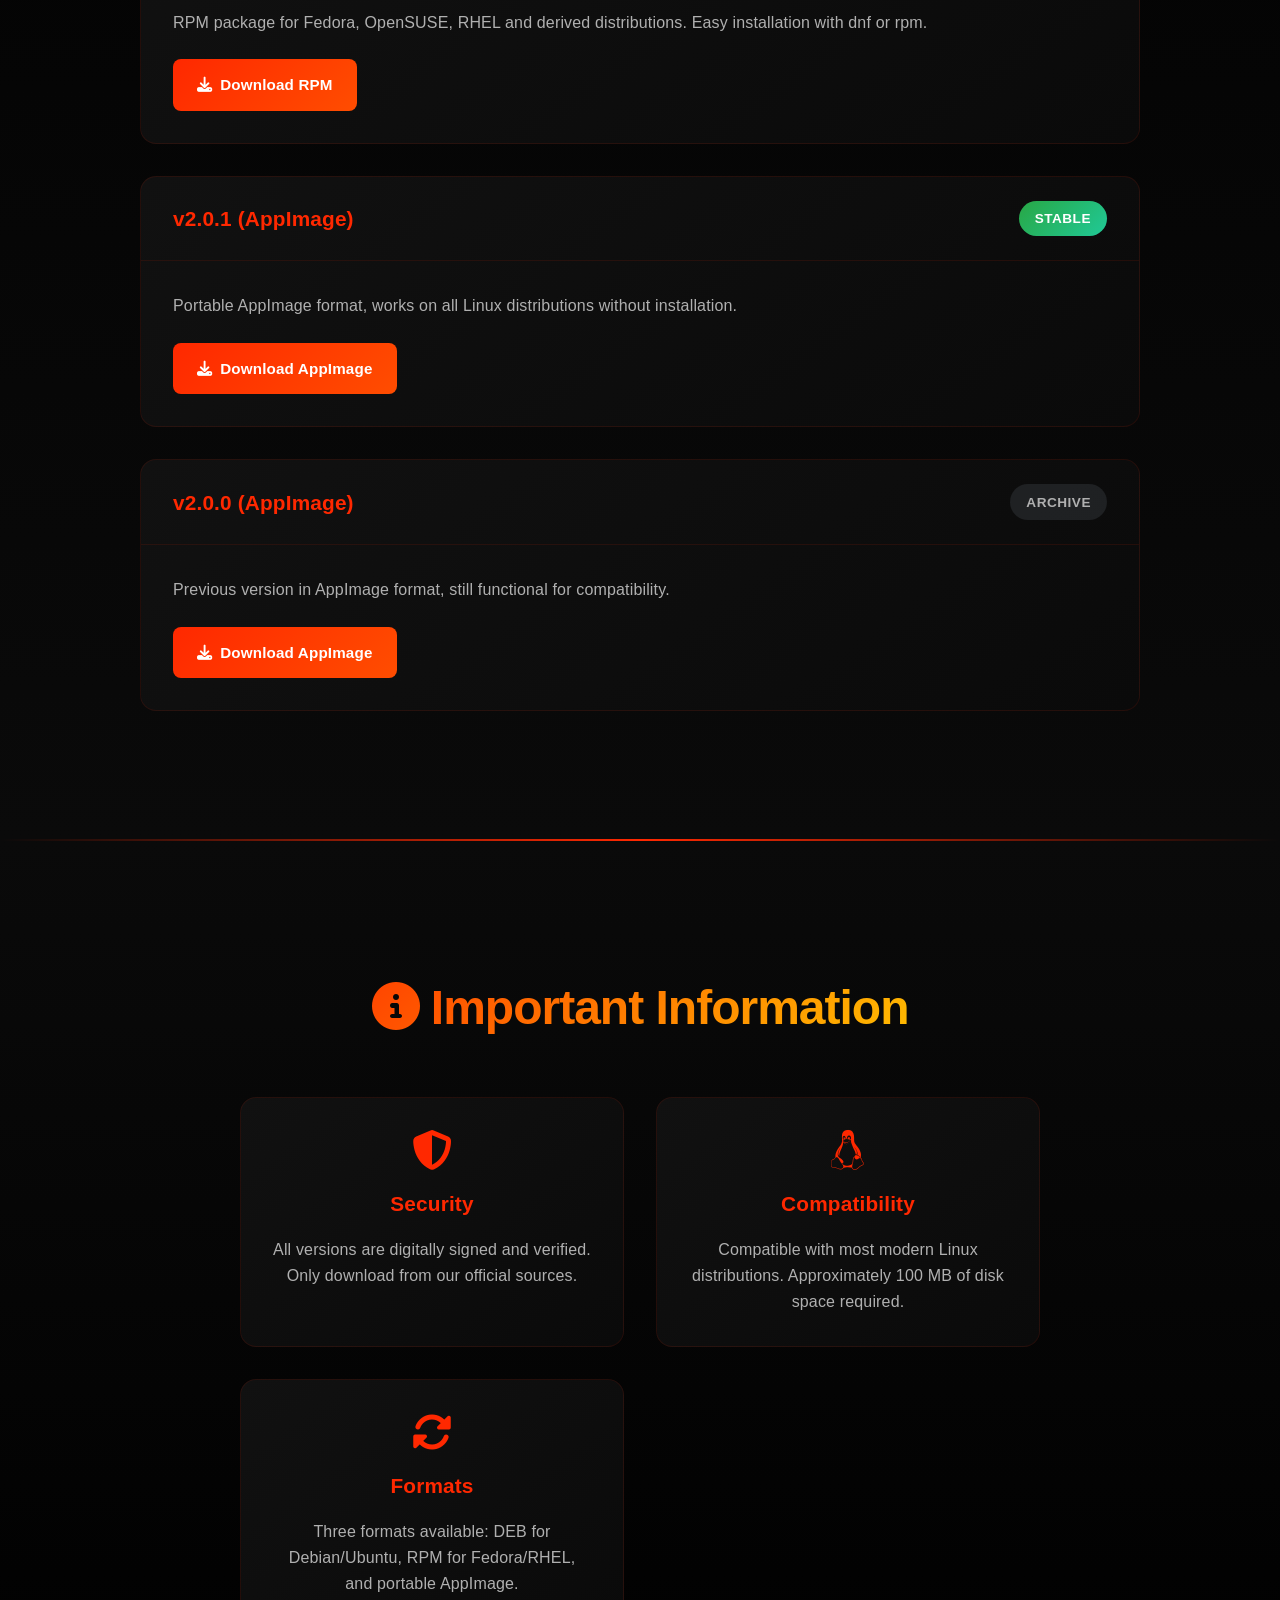
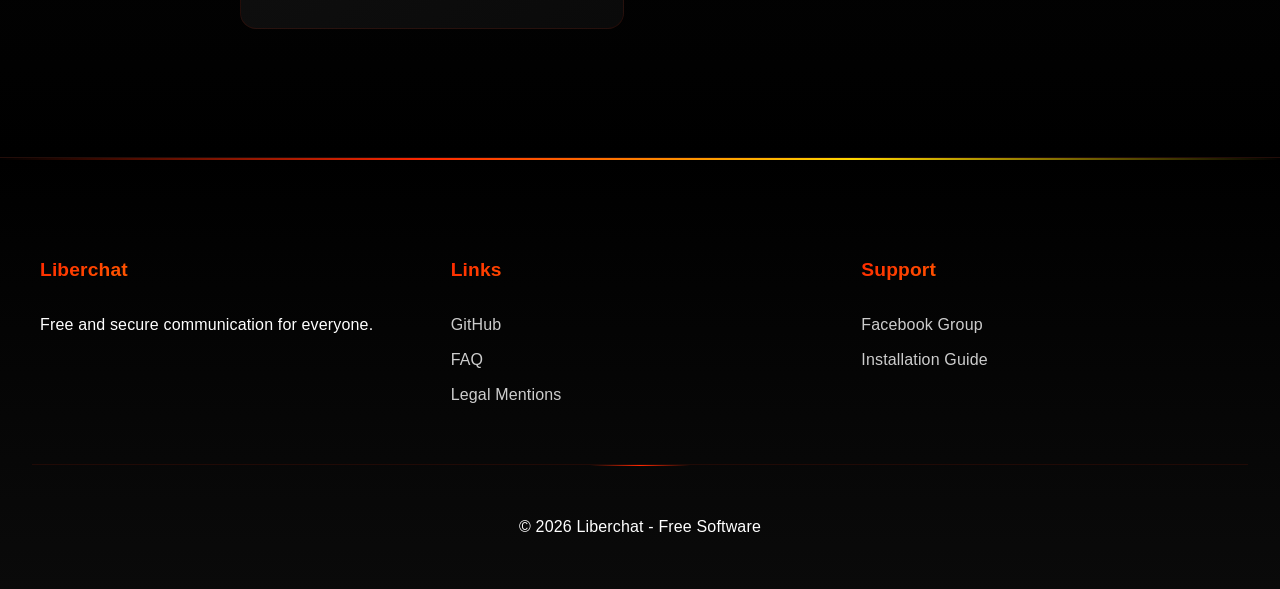
==== commit 47de6958: "docs: update Linux releases to use Fedora/RPM" ====
--- a/releases-linux.html
+++ b/releases-linux.html
@@ -45,7 +45,8 @@
                         <h3>Liberchat for Linux</h3>
                     </div>
                     <div class="card-content">
-                        <p>Download the different versions of Liberchat for Linux. Available in DEB, Snap and AppImage formats for maximum compatibility.</p>
+                        <p>Download the different versions of Liberchat for Linux. Available in DEB, RPM and AppImage
+                            formats for maximum compatibility.</p>
 
                         <a href="https://github.com/Liberchat/Liberchat-Linux" class="doc-link" target="_blank">
                             <i class="fab fa-github"></i>
@@ -61,11 +62,12 @@
             <div class="releases-list">
                 <div class="release-card">
                     <div class="release-header">
-                        <h3>v2.0.1 (DEB)</h3>
+                        <h3>v2.0.1 (Debian/Ubuntu)</h3>
                         <span class="version-badge latest">Recommended</span>
                     </div>
                     <div class="release-content">
-                        <p>Debian package for Ubuntu, Debian and derived distributions. Easy installation with dpkg or package manager.</p>
+                        <p>Debian package for Ubuntu, Debian and derived distributions. Easy installation with dpkg or
+                            package manager.</p>
                         <div class="release-actions">
                             <a href="https://github.com/Liberchat/Liberchat-Linux/releases/download/v2.0.1/Liberchat-2.0.1-linux.deb"
                                 class="download-btn primary">
@@ -78,16 +80,17 @@
 
                 <div class="release-card">
                     <div class="release-header">
-                        <h3>v2.0.1 (Snap)</h3>
+                        <h3>v2.0.1 (Fedora/RPM)</h3>
                         <span class="version-badge stable">Stable</span>
                     </div>
                     <div class="release-content">
-                        <p>Universal Snap package, compatible with all modern Linux distributions supporting Snapd.</p>
+                        <p>RPM package for Fedora, OpenSUSE, RHEL and derived distributions. Easy installation with dnf
+                            or rpm.</p>
                         <div class="release-actions">
-                            <a href="https://github.com/Liberchat/Liberchat-Linux/releases/download/v2.0.1/Liberchat-2.0.1-linux.snap"
+                            <a href="https://github.com/Liberchat/Liberchat-Linux/releases/download/v2.0.1/Liberchat-2.0.1-linux.rpm"
                                 class="download-btn primary">
                                 <i class="fas fa-download"></i>
-                                Download Snap
+                                Download RPM
                             </a>
                         </div>
                     </div>
@@ -141,12 +144,14 @@
                     <div class="info-card">
                         <i class="fab fa-linux"></i>
                         <h3>Compatibility</h3>
-                        <p>Compatible with most modern Linux distributions. Approximately 100 MB of disk space required.</p>
+                        <p>Compatible with most modern Linux distributions. Approximately 100 MB of disk space required.
+                        </p>
                     </div>
                     <div class="info-card">
                         <i class="fas fa-sync-alt"></i>
                         <h3>Formats</h3>
-                        <p>Three formats available: DEB for Debian/Ubuntu, universal Snap, and portable AppImage.</p>
+                        <p>Three formats available: DEB for Debian/Ubuntu, RPM for Fedora/RHEL, and portable AppImage.
+                        </p>
                     </div>
                 </div>
             </div>
